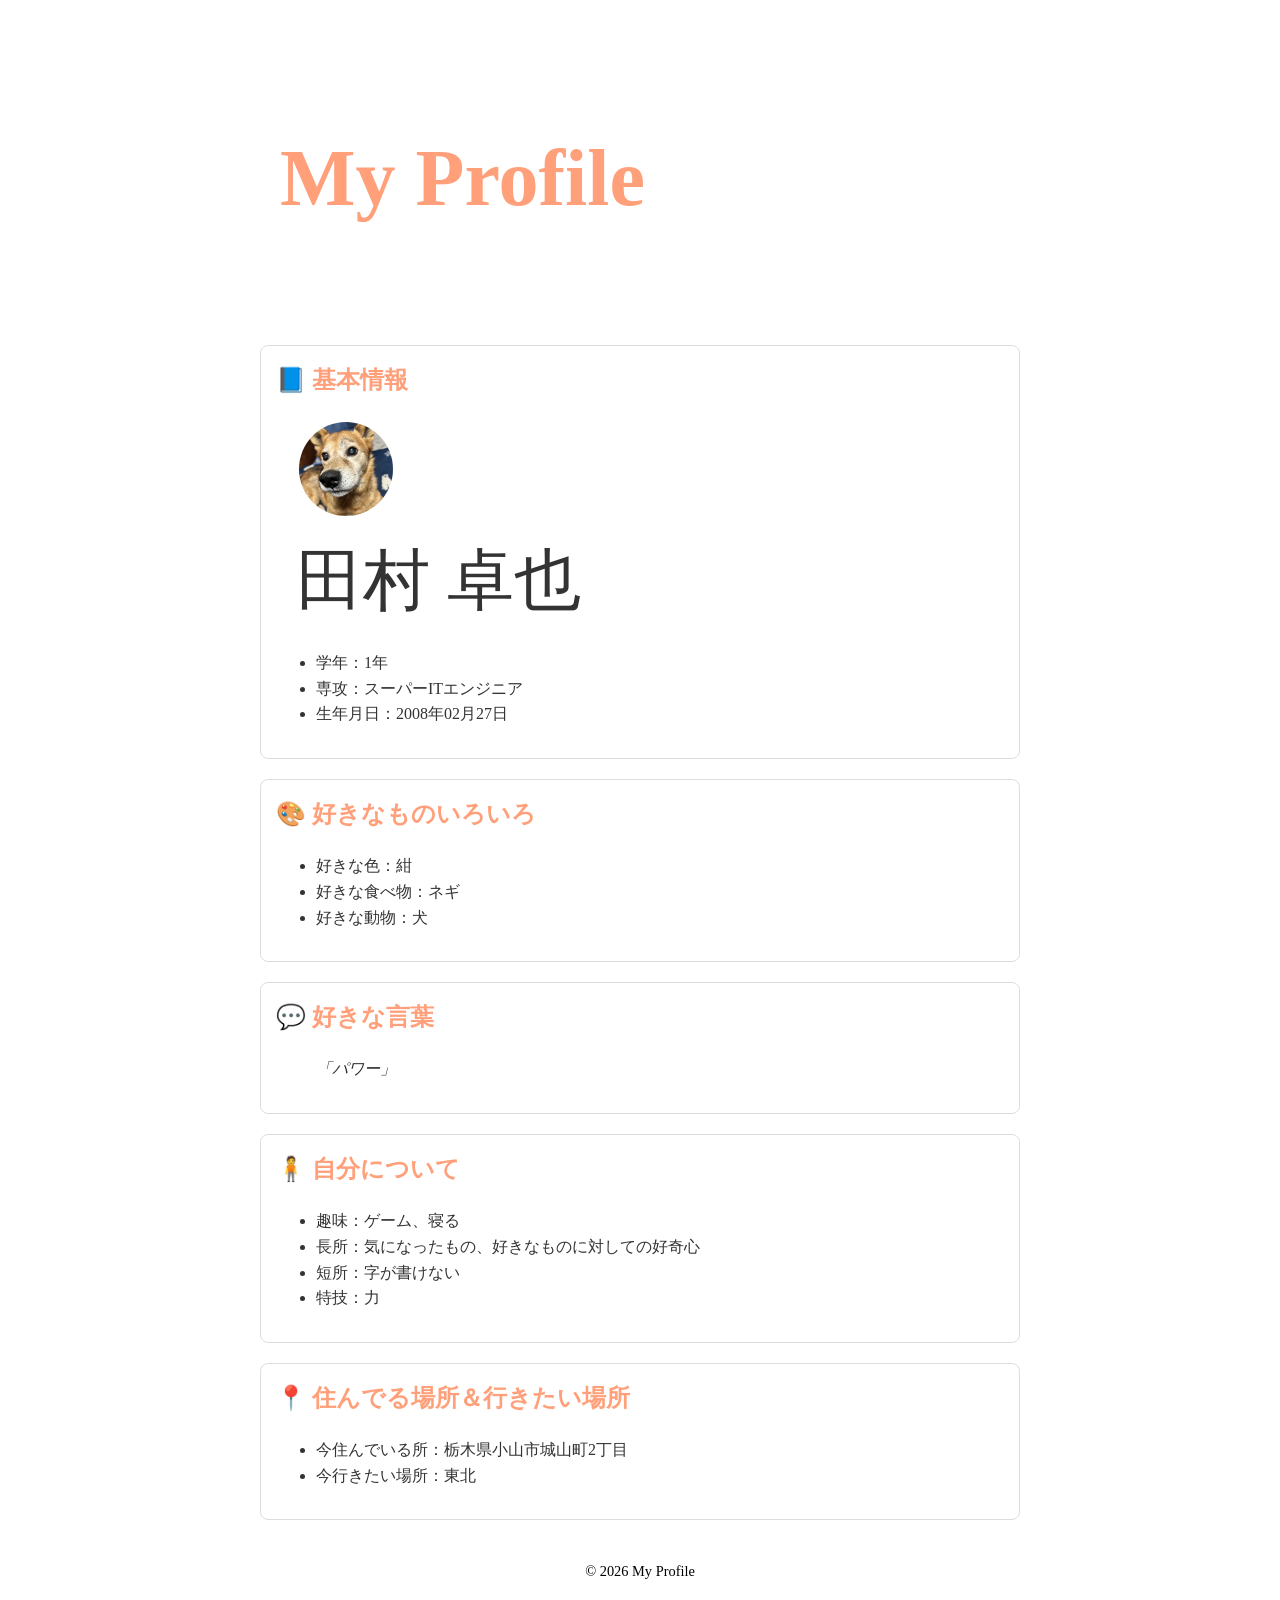
==== profile.html @ 849111ae "Add files via upload" ====
<!DOCTYPE html>
<html lang="ja">
<head>
  <meta charset="UTF-8">
  <title>My Profile</title>
  <link rel="stylesheet" href="profile.css">
</head>
<body>
  <div class="container">
    <header>
      <h1 style="font-size: 80px">My Profile</h1>
    </header>

    <section id="profile">
      <h2>📘 基本情報</h2>
      <img src="profile.jpg" alt="プロフィール画像" class="profile-img">
      <p class="profile-name" style="font-size: 67px">田村 卓也</p>
      <ul>
        <li>学年：1年</li>
        <li>専攻：スーパーITエンジニア</li>
        <li>生年月日：2008年02月27日</li>
      </ul>
    </section>

    <section id="fav-things">
      <h2>🎨 好きなものいろいろ</h2>
      <ul>
        <li>好きな色：紺</li>
        <li>好きな食べ物：ネギ</li>
        <li>好きな動物：犬</li>
      </ul>
    </section>

    <section id="fav-words">
      <h2>💬 好きな言葉</h2>
      <p class="power">「パワー」</p>
    </section>

    <section id="about-me">
      <h2>🧍 自分について</h2>
      <ul>
        <li>趣味：ゲーム、寝る</li>
        <li>長所：気になったもの、好きなものに対しての好奇心</li>
        <li>短所：字が書けない</li>
        <li>特技：力</li>
      </ul>
    </section>

    <section id="place">
      <h2>📍 住んでる場所＆行きたい場所</h2>
      <ul>
        <li>今住んでいる所：栃木県小山市城山町2丁目</li>
        <li>今行きたい場所：東北</li>
      </ul>
    </section>

    <footer>
      <p>&copy; 2026 My Profile</p>
    </footer>
  </div>
</body>
</html>
---- profile.css ----
@charset "UTF-8";  /* 文字コードをUTF-8に指定（日本語などの文字化けを防ぐ） */

@keyframes bg-color-blink {
  0% {
    background-color: #3498db; /* 青 */
  }
  50% {
    background-color: #e74c3c
  }
  100% {
    background-color: #3498db; /* 赤 */
  }
}

@keyframes font-color-blink {
  0% {
    color: #0099ff; /* 青 */
  }
  50% {
    color: #ff1900
  }
  100% {
    color: #0099ff; /* 赤 */
  }
}

* {
  box-sizing: border-box;  /* パディングやボーダーを含めて要素のサイズを計算する */
}

body {
  /*** 任意の色を設定 ***/
  background-color: #ffffff;  /* 背景色 */
  /*animation: bg-color-blink 10s linear infinite; */
  color: #333;                /* 文字色を濃いグレーに設定（読みやすさ重視） */
  line-height: 1.6;             /* 行間を少し広めにして読みやすくする */
  margin: 0;                    /* デフォルトのマージンをリセット */
  padding: 0;                   /* デフォルトのパディングをリセット */
}

.container {
  max-width: 800px;       /* コンテンツの最大幅を800pxに制限 */
  margin: 40px auto;      /* 上下に40pxの余白を、左右は中央揃え */
  padding: 0 20px;        /* 左右に20pxの余白を追加（内部余白） */
}

header {
  /*** 任意の色を設定 ***/
  background-color: #ffffff;  /* 背景色 */
  color: #ffa07a;               /* 文字色 */

  display: flex;                /* フレックスボックスで横並びにする */
  align-items: center;          /* 垂直方向の中央揃え */
  padding: 20px;                /* 内側の余白を20pxに設定 */
  border-radius: 10px;          /* 角を丸くする */
  margin-bottom: 30px;          /* 下に30pxの余白を追加（セクション間のスペース） */
}

.profile-img {
  width: 100px;               /* 幅を100pxに設定 */
  height: 100px;              /* 高さを100pxに設定 */
  border-radius: 50%;         /* 丸いプロフィール画像にする */
  object-fit: cover;          /* 画像を枠にぴったりおさめる */
  margin-left: 20px;          /* 左に余白をつけて見やすく */
  border: 3px solid white;  /* 白い縁取りを追加 */
}

.profile-name {
  font-size: 1.5em;         /* 通常の1.5倍の大きさにする */
  margin: 0 0 0 20px;       /* 左にだけ余白を追加して画像と分離 */
}

section {
  background: rgb(255, 255, 255);      /* セクション背景色 */
  border: 1px solid #ddd; /* 枠線 */
  border-radius: 8px;       /* 少し角を丸める */
  padding: 15px;            /* 内部余白を追加 */
  margin-top: 20px;         /* 上に余白を追加して次のセクションと区切る */
}

h2 {
  /*** 任意の色を設定 ***/
  color: #ffa07a;        /* 見出し色 */
  
  margin-top: 0;           /* 見出しの上の余白をなくす（セクションとの密着防止） */
}

#fav-words p {
  font-style: italic;     /* 引用部分を斜体にして強調 */
  margin-left: 40px;
}

.power {
    animation: font-color-blink 1s linear infinite;
}

footer {
  text-align: center;      /* テキストを中央揃え */
  margin-top: 40px;        /* 上に余白を追加（コンテンツと区切る） */
  font-size: 0.9em;        /* フッターの文字を少し小さめに */
  color: #000000;           /* 薄いグレーで目立たせすぎない */
}
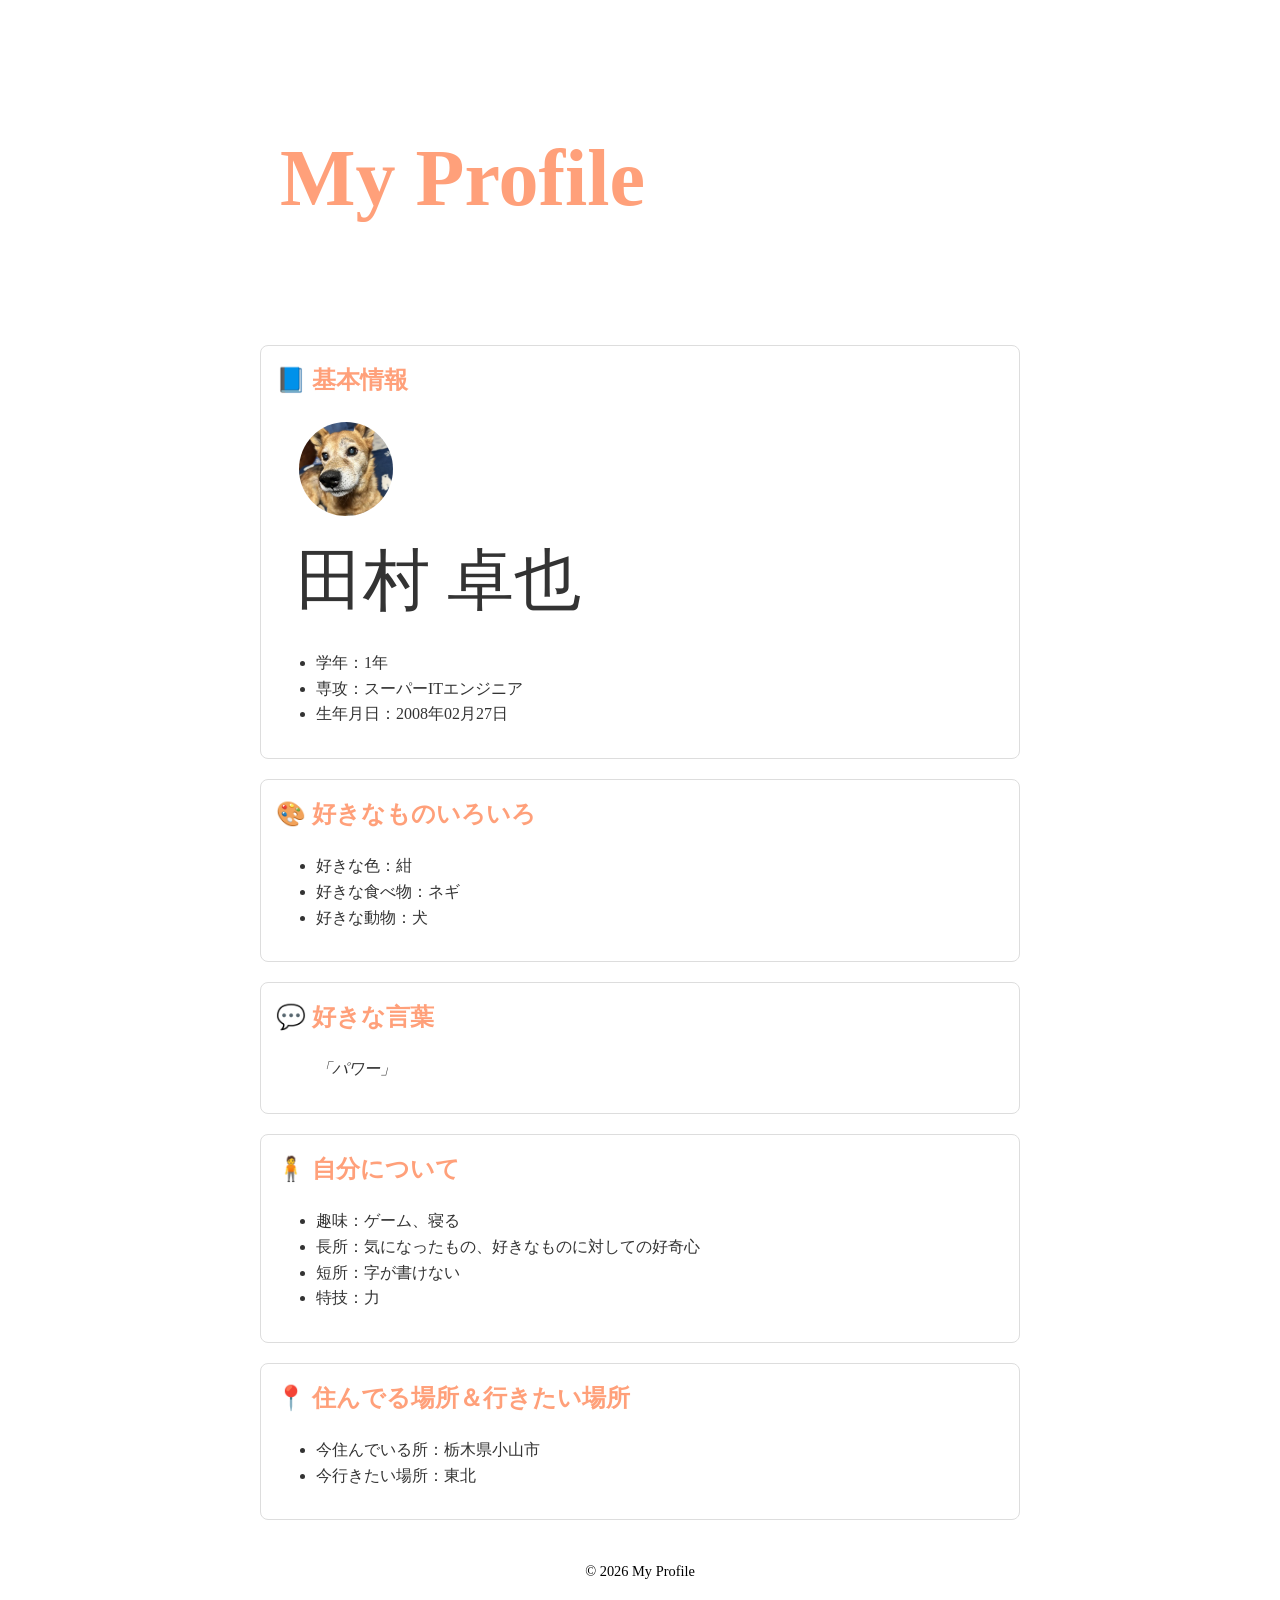
==== commit cb9afd7d: "Update profile.html" ====
--- a/profile.html
+++ b/profile.html
@@ -49,7 +49,7 @@
     <section id="place">
       <h2>📍 住んでる場所＆行きたい場所</h2>
       <ul>
-        <li>今住んでいる所：栃木県小山市城山町2丁目</li>
+        <li>今住んでいる所：栃木県小山市</li>
         <li>今行きたい場所：東北</li>
       </ul>
     </section>
@@ -59,4 +59,4 @@
     </footer>
   </div>
 </body>
-</html>+</html>
